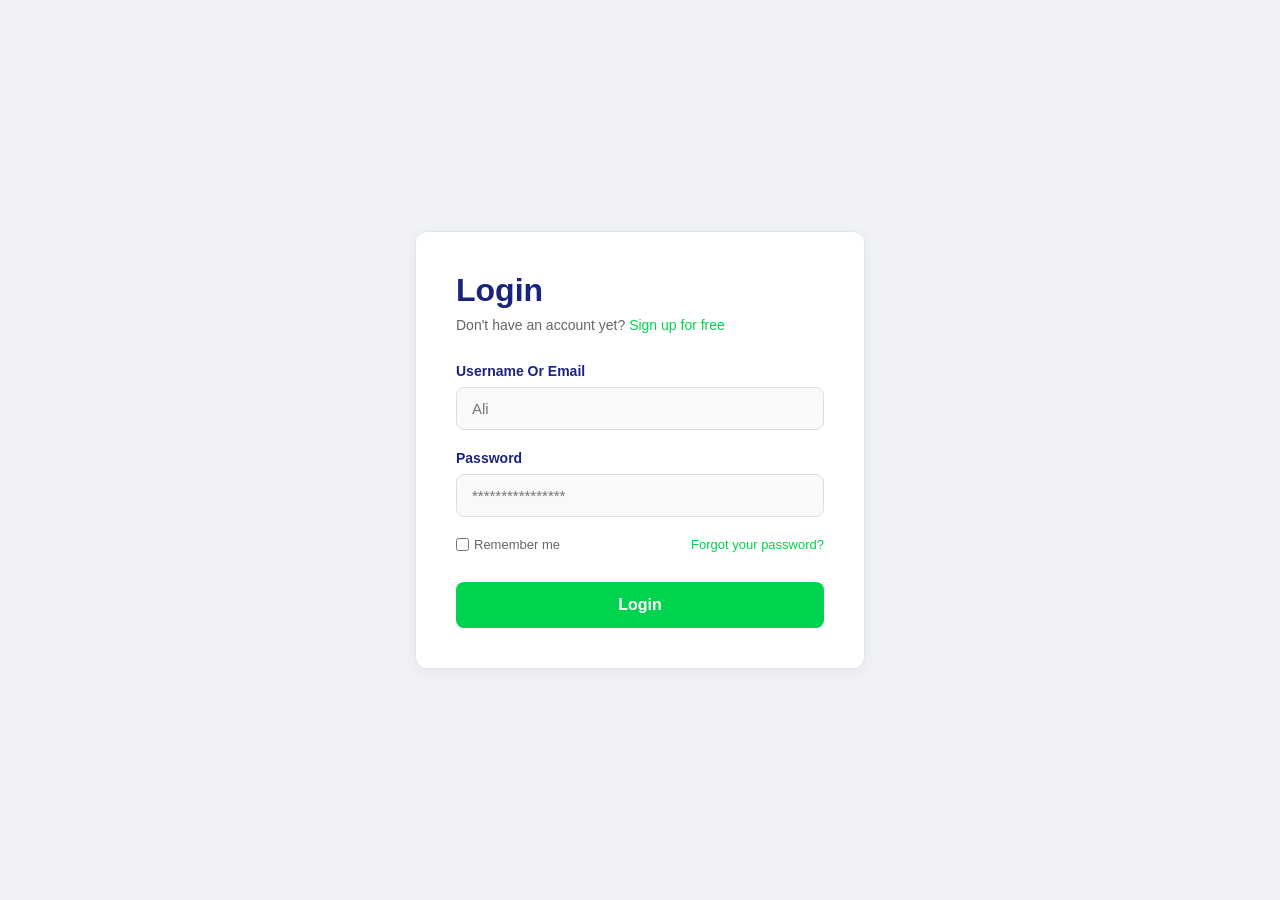
==== index .html @ 75a8f6a0 "Initial commit: Login form layout" ====
<!doctype html>
<html lang="uz">
  <head>
    <meta charset="UTF-8" />
    <meta name="viewport" content="width=device-width, initial-scale=1.0" />
    <title>CSS Card Hover Effect</title>
    <link rel="stylesheet" href="main.css" />
  </head>
  <body>
 <div class="login-container">
        <h2 class="title">Login</h2>
        <p class="subtitle">Don't have an account yet? <a href="#">Sign up for free</a></p>

        <form>
            <div class="input-group">
                <label for="username">Username Or Email</label>
                <input type="text" id="username" placeholder="Ali">
            </div>

            <div class="input-group">
                <label for="password">Password</label>
                <input type="password" id="password" placeholder="****************">
            </div>

            <div class="form-footer">
                <label class="remember-me">
                    <input type="checkbox"> Remember me
                </label>
                <a href="#" class="forgot-password">Forgot your password?</a>
            </div>

            <button type="submit" class="login-btn">Login</button>
        </form>
    </div>

  </body>
</html>
---- main.css ----
* {
    margin: 0;
    padding: 0;
    box-sizing: border-box;
    font-family: 'Inter', sans-serif;
}

body {
    background-color: #f0f2f5;
    display: flex;
    justify-content: center;
    align-items: center;
    height: 100vh;
}

.login-container {
    background-color: #ffffff;
    width: 100%;
    max-width: 450px;
    padding: 40px;
    border-radius: 12px;
    box-shadow: 0 4px 15px rgba(0, 0, 0, 0.05);
    border: 1px solid #e1e4e8;
}

.title {
    font-size: 32px;
    color: #1a237e; /* To'q ko'k rang */
    font-weight: 700;
    margin-bottom: 8px;
}

.subtitle {
    font-size: 14px;
    color: #666;
    margin-bottom: 30px;
}

.subtitle a {
    color: #00d34d; /* Yashil rang */
    text-decoration: none;
    font-weight: 500;
}

.input-group {
    margin-bottom: 20px;
}

.input-group label {
    display: block;
    font-size: 14px;
    color: #1a237e;
    font-weight: 600;
    margin-bottom: 8px;
}

.input-group input {
    width: 100%;
    padding: 12px 15px;
    border: 1px solid #ddd;
    border-radius: 8px;
    background-color: #f9f9f9;
    font-size: 15px;
    outline: none;
    transition: border-color 0.3s;
}

.input-group input:focus {
    border-color: #00d34d;
}

.form-footer {
    display: flex;
    justify-content: space-between;
    align-items: center;
    margin-bottom: 30px;
    font-size: 13px;
}

.remember-me {
    color: #666;
    display: flex;
    align-items: center;
    gap: 5px;
    cursor: pointer;
}

.forgot-password {
    color: #00d34d;
    text-decoration: none;
}

.login-btn {
    width: 100%;
    padding: 14px;
    background-color: #00d34d;
    color: white;
    border: none;
    border-radius: 8px;
    font-size: 16px;
    font-weight: 600;
    cursor: pointer;
    transition: background-color 0.3s, transform 0.1s;
}

.login-btn:hover {
    background-color: #00b843;
}

.login-btn:active {
    transform: scale(0.98);
}
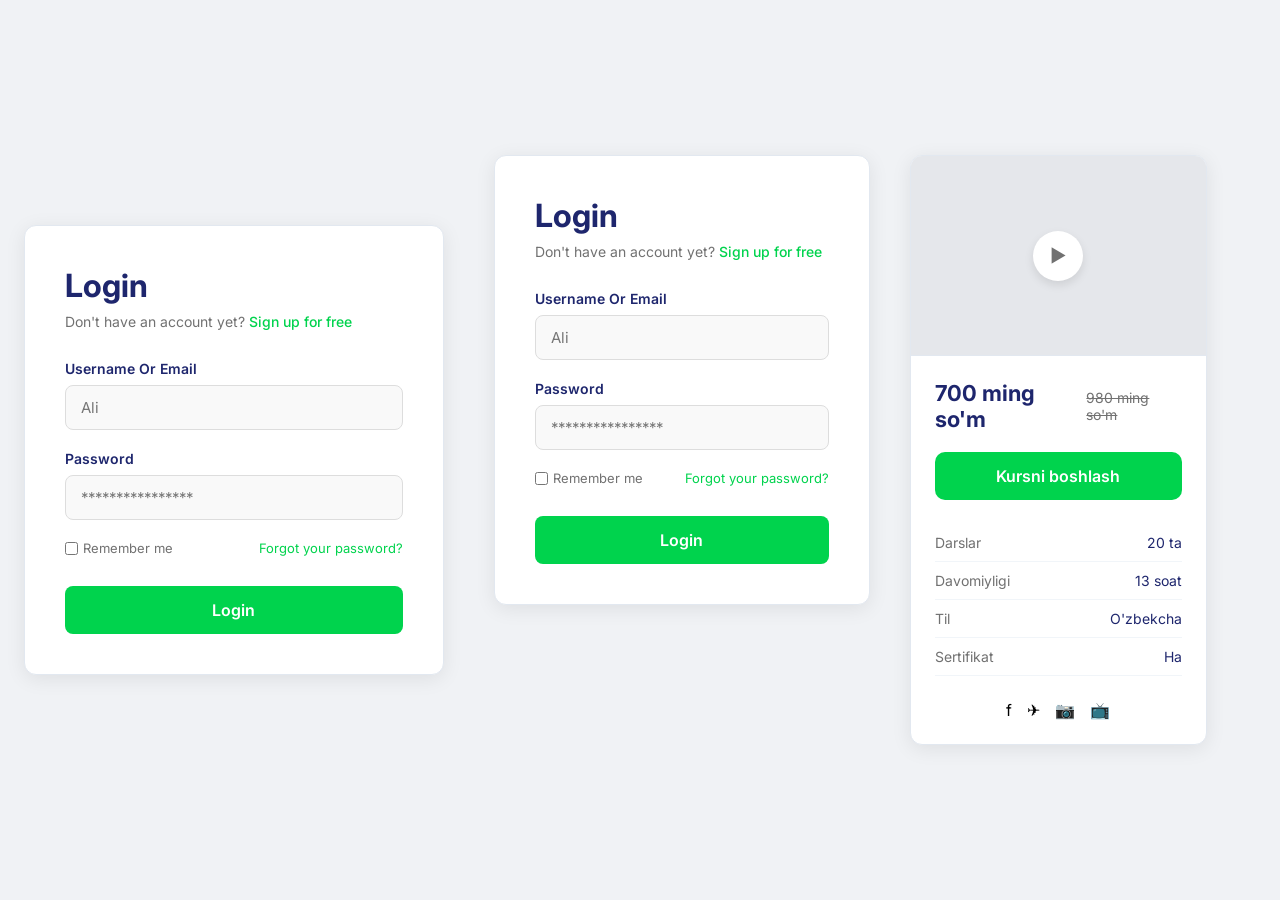
==== commit df755dfb: "Update" ====
--- a/index .html
+++ b/index .html
@@ -4,6 +4,8 @@
     <meta charset="UTF-8" />
     <meta name="viewport" content="width=device-width, initial-scale=1.0" />
     <title>CSS Card Hover Effect</title>
+    <link rel="stylesheet" href="https://cdnjs.cloudflare.com/ajax/libs/font-awesome/6.5.1/css/all.min.css">
+    <link href="https://fonts.googleapis.com/css2?family=Inter:wght@400;500;600;700&display=swap" rel="stylesheet">
     <link rel="stylesheet" href="main.css" />
   </head>
   <body>
@@ -32,6 +34,50 @@
             <button type="submit" class="login-btn">Login</button>
         </form>
     </div>
+<div class="main-wrapper">
+    
+    <div class="login-container">
+        <h2 class="title">Login</h2>
+        <p class="subtitle">Don't have an account yet? <a href="#">Sign up for free</a></p>
+        <form>
+            <div class="input-group">
+                <label>Username Or Email</label>
+                <input type="text" placeholder="Ali">
+            </div>
+            <div class="input-group">
+                <label>Password</label>
+                <input type="password" placeholder="****************">
+            </div>
+            <div class="form-footer">
+                <label class="remember-me"><input type="checkbox"> Remember me</label>
+                <a href="#" class="forgot-password">Forgot your password?</a>
+            </div>
+            <button type="submit" class="login-btn">Login</button>
+        </form>
+    </div>
 
+    <div class="course-card">
+        <div class="video-preview">
+            <div class="play-button">▶</div>
+        </div>
+        <div class="card-content">
+            <div class="price-section">
+                <span class="current-price">700 ming so'm</span>
+                <span class="old-price">980 ming so'm</span>
+            </div>
+            <button class="start-btn">Kursni boshlash</button>
+            <ul class="details-list">
+                <li><span>Darslar</span> <span>20 ta</span></li>
+                <li><span>Davomiyligi</span> <span>13 soat</span></li>
+                <li><span>Til</span> <span>O'zbekcha</span></li>
+                <li><span>Sertifikat</span> <span>Ha</span></li>
+            </ul>
+            <div class="social-links">
+                <span>f</span> <span>✈</span> <span>📷</span> <span>📺</span>
+            </div>
+        </div>
+    </div>
+
+</div>
   </body>
 </html>
--- a/main.css
+++ b/main.css
@@ -109,4 +109,267 @@
 
 .login-btn:active {
     transform: scale(0.98);
+} 
+
+
+:root {
+    --primary-green: #00d34d;
+    --dark-blue: #1e266d;
+    --text-gray: #717171;
+    --border-color: #e2e8f0;
+    --bg-gray: #f0f2f5;
+}
+
+body {
+    background-color: var(--bg-gray);
+    min-height: 100vh;
+}
+
+.main-wrapper {
+    display: flex;
+    justify-content: center; 
+    align-items: flex-start; 
+    gap: 40px;               
+    padding: 50px;
+    flex-wrap: wrap;        
+}
+
+
+.login-container, .course-card {
+    flex: 1;
+    max-width: 420px;
+    background: #fff;
+    border-radius: 12px;
+    box-shadow: 0 4px 20px rgba(0, 0, 0, 0.08);
+    border: 1px solid var(--border-color);
+    transition: 0.3s ease-in-out;
+}
+
+.login-container:hover, .course-card:hover {
+    box-shadow: 0 8px 30px rgba(0, 0, 0, 0.12);
+}
+
+
+.login-container {
+    padding: 40px;
+}
+
+.title {
+    font-size: 32px;
+    color: var(--dark-blue);
+    font-weight: 700;
+    margin-bottom: 8px;
+}
+
+.subtitle {
+    font-size: 14px;
+    color: var(--text-gray);
+    margin-bottom: 30px;
+}
+
+.subtitle a {
+    color: var(--primary-green);
+    text-decoration: none;
+    font-weight: 500;
+}
+
+.input-group {
+    margin-bottom: 20px;
+}
+
+.input-group label {
+    display: block;
+    font-size: 14px;
+    color: var(--dark-blue);
+    font-weight: 600;
+    margin-bottom: 8px;
+}
+
+.input-group input {
+    width: 100%;
+    padding: 12px 15px;
+    border: 1px solid #ddd;
+    border-radius: 8px;
+    background-color: #f9f9f9;
+    font-size: 15px;
+    outline: none;
+    transition: 0.3s;
+}
+
+.input-group input:focus {
+    border-color: var(--primary-green);
+    background-color: #fff;
+}
+
+.form-footer {
+    display: flex;
+    justify-content: space-between;
+    align-items: center;
+    margin-bottom: 30px;
+    font-size: 13px;
+}
+
+.remember-me {
+    color: var(--text-gray);
+    display: flex;
+    align-items: center;
+    gap: 5px;
+    cursor: pointer;
+}
+
+.forgot-password {
+    color: var(--primary-green);
+    text-decoration: none;
+}
+
+.login-btn {
+    width: 100%;
+    padding: 14px;
+    background-color: var(--primary-green);
+    color: white;
+    border: none;
+    border-radius: 8px;
+    font-size: 16px;
+    font-weight: 600;
+    cursor: pointer;
+    transition: 0.3s;
+}
+
+.login-btn:hover {
+    background-color: #00b843;
+}
+
+.login-btn:active {
+    transform: scale(0.98);
+}
+
+.course-card {
+    overflow: hidden;
+}
+
+.video-preview {
+    height: 200px;
+    background: #e5e7eb;
+    display: flex;
+    justify-content: center;
+    align-items: center;
+    position: relative;
+    border-bottom: 1px solid var(--border-color);
+}
+
+.play-button {
+    width: 50px;
+    height: 50px;
+    background: #fff;
+    border-radius: 50%;
+    display: flex;
+    justify-content: center;
+    align-items: center;
+    cursor: pointer;
+    box-shadow: 0 4px 10px rgba(0,0,0,0.1);
+    color: var(--text-gray); 
+    font-size: 18px;
+}
+
+.card-content {
+    padding: 24px;
+}
+
+.price-section {
+    display: flex;
+    justify-content: space-between;
+    align-items: center;
+    margin-bottom: 20px;
+}
+
+.current-price {
+    font-size: 22px;
+    font-weight: 700;
+    color: var(--dark-blue);
+}
+
+.old-price {
+    font-size: 14px;
+    color: var(--text-gray);
+    text-decoration: line-through;
+}
+
+
+.start-btn {
+    width: 100%;
+    padding: 14px;
+    background: var(--primary-green);
+    color: white;
+    border: none;
+    border-radius: 10px;
+    font-size: 16px;
+    font-weight: 600;
+    margin-bottom: 24px;
+    cursor: pointer;
+    transition: 0.3s;
+}
+
+.start-btn:hover {
+    background: #00b843;
+}
+
+
+.details-list {
+    list-style: none;
+    padding: 0;
+    margin-bottom: 24px;
+}
+
+.details-list li {
+    display: flex;
+    justify-content: space-between;
+    padding: 10px 0;
+    border-bottom: 1px solid #f1f5f9;
+    font-size: 14px;
+    color: var(--dark-blue);
+}
+
+.details-list li span:first-child {
+    color: var(--text-gray);
+    display: flex;
+    align-items: center;
+    gap: 10px; 
+}
+
+
+.details-list li span:first-child i {
+    color: #a0aec0; 
+    width: 18px;    
+    text-align: center;
+}
+
+.social-links {
+    display: flex;
+    justify-content: center;
+    gap: 15px;
+}
+
+.social-links a {
+    text-decoration: none;
+    color: var(--text-gray);
+    font-size: 18px;
+    transition: 0.3s;
+    width: 35px;
+    height: 35px;
+    display: flex;
+    justify-content: center;
+    align-items: center;
+    border-radius: 50%;
+    border: 1px solid var(--border-color);
+}
+
+.social-links a:hover {
+    background-color: #f7fafc;
+    border-color: #cbd5e0;
+}
+
+.social-links a.active-social {
+    color: #0088cc; 
+    border-color: #a0d8f1;
+    background-color: #e6f7ff;
 }
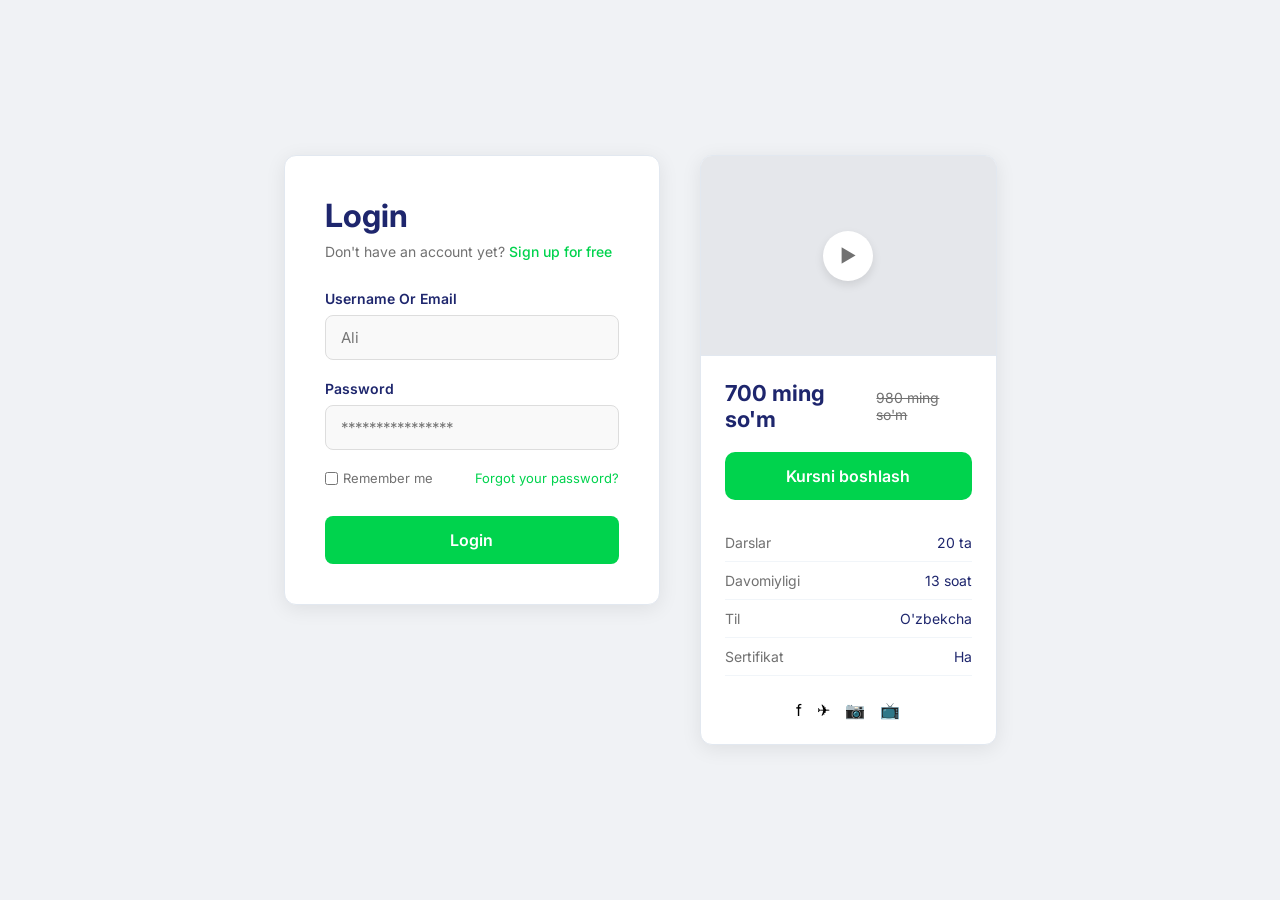
==== commit e71de844: "Update" ====
--- a/index .html
+++ b/index .html
@@ -9,31 +9,6 @@
     <link rel="stylesheet" href="main.css" />
   </head>
   <body>
- <div class="login-container">
-        <h2 class="title">Login</h2>
-        <p class="subtitle">Don't have an account yet? <a href="#">Sign up for free</a></p>
-
-        <form>
-            <div class="input-group">
-                <label for="username">Username Or Email</label>
-                <input type="text" id="username" placeholder="Ali">
-            </div>
-
-            <div class="input-group">
-                <label for="password">Password</label>
-                <input type="password" id="password" placeholder="****************">
-            </div>
-
-            <div class="form-footer">
-                <label class="remember-me">
-                    <input type="checkbox"> Remember me
-                </label>
-                <a href="#" class="forgot-password">Forgot your password?</a>
-            </div>
-
-            <button type="submit" class="login-btn">Login</button>
-        </form>
-    </div>
 <div class="main-wrapper">
     
     <div class="login-container">
--- a/main.css
+++ b/main.css
@@ -110,6 +110,7 @@
 .login-btn:active {
     transform: scale(0.98);
 } 
+
 
 
 :root {
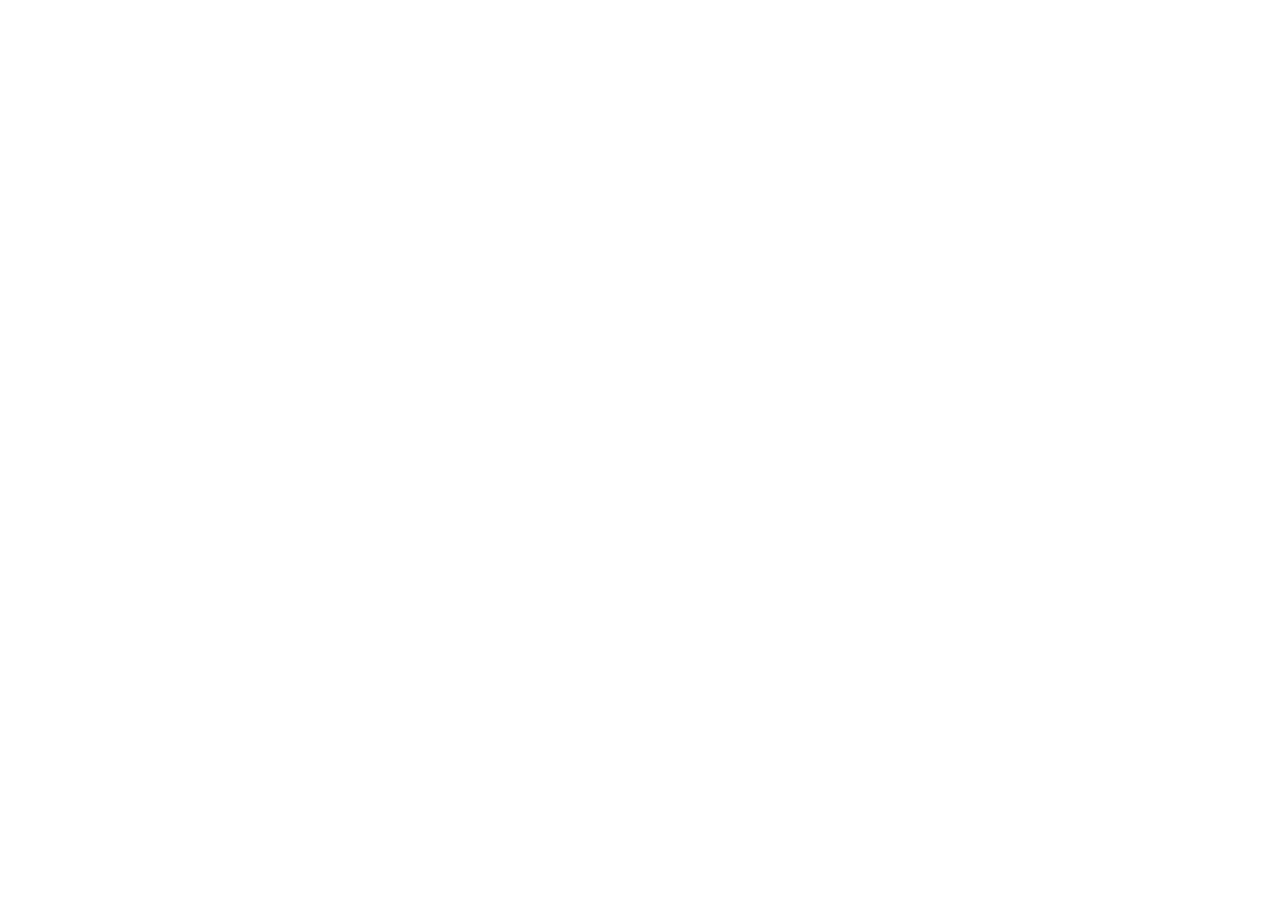
==== commit 3356d167: "New update" ====
--- a/index .html
+++ b/index .html
@@ -1,58 +1,30 @@
-<!doctype html>
-<html lang="uz">
-  <head>
-    <meta charset="UTF-8" />
-    <meta name="viewport" content="width=device-width, initial-scale=1.0" />
-    <title>CSS Card Hover Effect</title>
-    <link rel="stylesheet" href="https://cdnjs.cloudflare.com/ajax/libs/font-awesome/6.5.1/css/all.min.css">
-    <link href="https://fonts.googleapis.com/css2?family=Inter:wght@400;500;600;700&display=swap" rel="stylesheet">
-    <link rel="stylesheet" href="main.css" />
-  </head>
-  <body>
-<div class="main-wrapper">
-    
-    <div class="login-container">
-        <h2 class="title">Login</h2>
-        <p class="subtitle">Don't have an account yet? <a href="#">Sign up for free</a></p>
-        <form>
-            <div class="input-group">
-                <label>Username Or Email</label>
-                <input type="text" placeholder="Ali">
-            </div>
-            <div class="input-group">
-                <label>Password</label>
-                <input type="password" placeholder="****************">
-            </div>
-            <div class="form-footer">
-                <label class="remember-me"><input type="checkbox"> Remember me</label>
-                <a href="#" class="forgot-password">Forgot your password?</a>
-            </div>
-            <button type="submit" class="login-btn">Login</button>
-        </form>
+<!DOCTYPE html>
+<html lang="en">
+<head>
+    <meta charset="UTF-8">
+    <title>Layout Reconstruction</title>
+    <link rel="stylesheet" href="style.css">
+</head>
+<body>
+
+    <div class="canvas">
+        <div class="shape red-rect"></div>
+        <div class="shape purple-rect"></div>
+
+        <div class="shape teal-rect"></div>
+
+        <div class="shape dark-teal-rect"></div>
+
+        <div class="shape blue-rect"></div>
+
+        <div class="shape circle-outer">
+            <div class="circle-inner"></div>
+        </div>
+
+        <div class="shape green-dark-rect"></div>
+        <div class="shape green-light-rect"></div>
+        <div class="shape green-med-rect"></div>
     </div>
 
-    <div class="course-card">
-        <div class="video-preview">
-            <div class="play-button">▶</div>
-        </div>
-        <div class="card-content">
-            <div class="price-section">
-                <span class="current-price">700 ming so'm</span>
-                <span class="old-price">980 ming so'm</span>
-            </div>
-            <button class="start-btn">Kursni boshlash</button>
-            <ul class="details-list">
-                <li><span>Darslar</span> <span>20 ta</span></li>
-                <li><span>Davomiyligi</span> <span>13 soat</span></li>
-                <li><span>Til</span> <span>O'zbekcha</span></li>
-                <li><span>Sertifikat</span> <span>Ha</span></li>
-            </ul>
-            <div class="social-links">
-                <span>f</span> <span>✈</span> <span>📷</span> <span>📺</span>
-            </div>
-        </div>
-    </div>
-
-</div>
-  </body>
-</html>
+</body>
+</html> 
